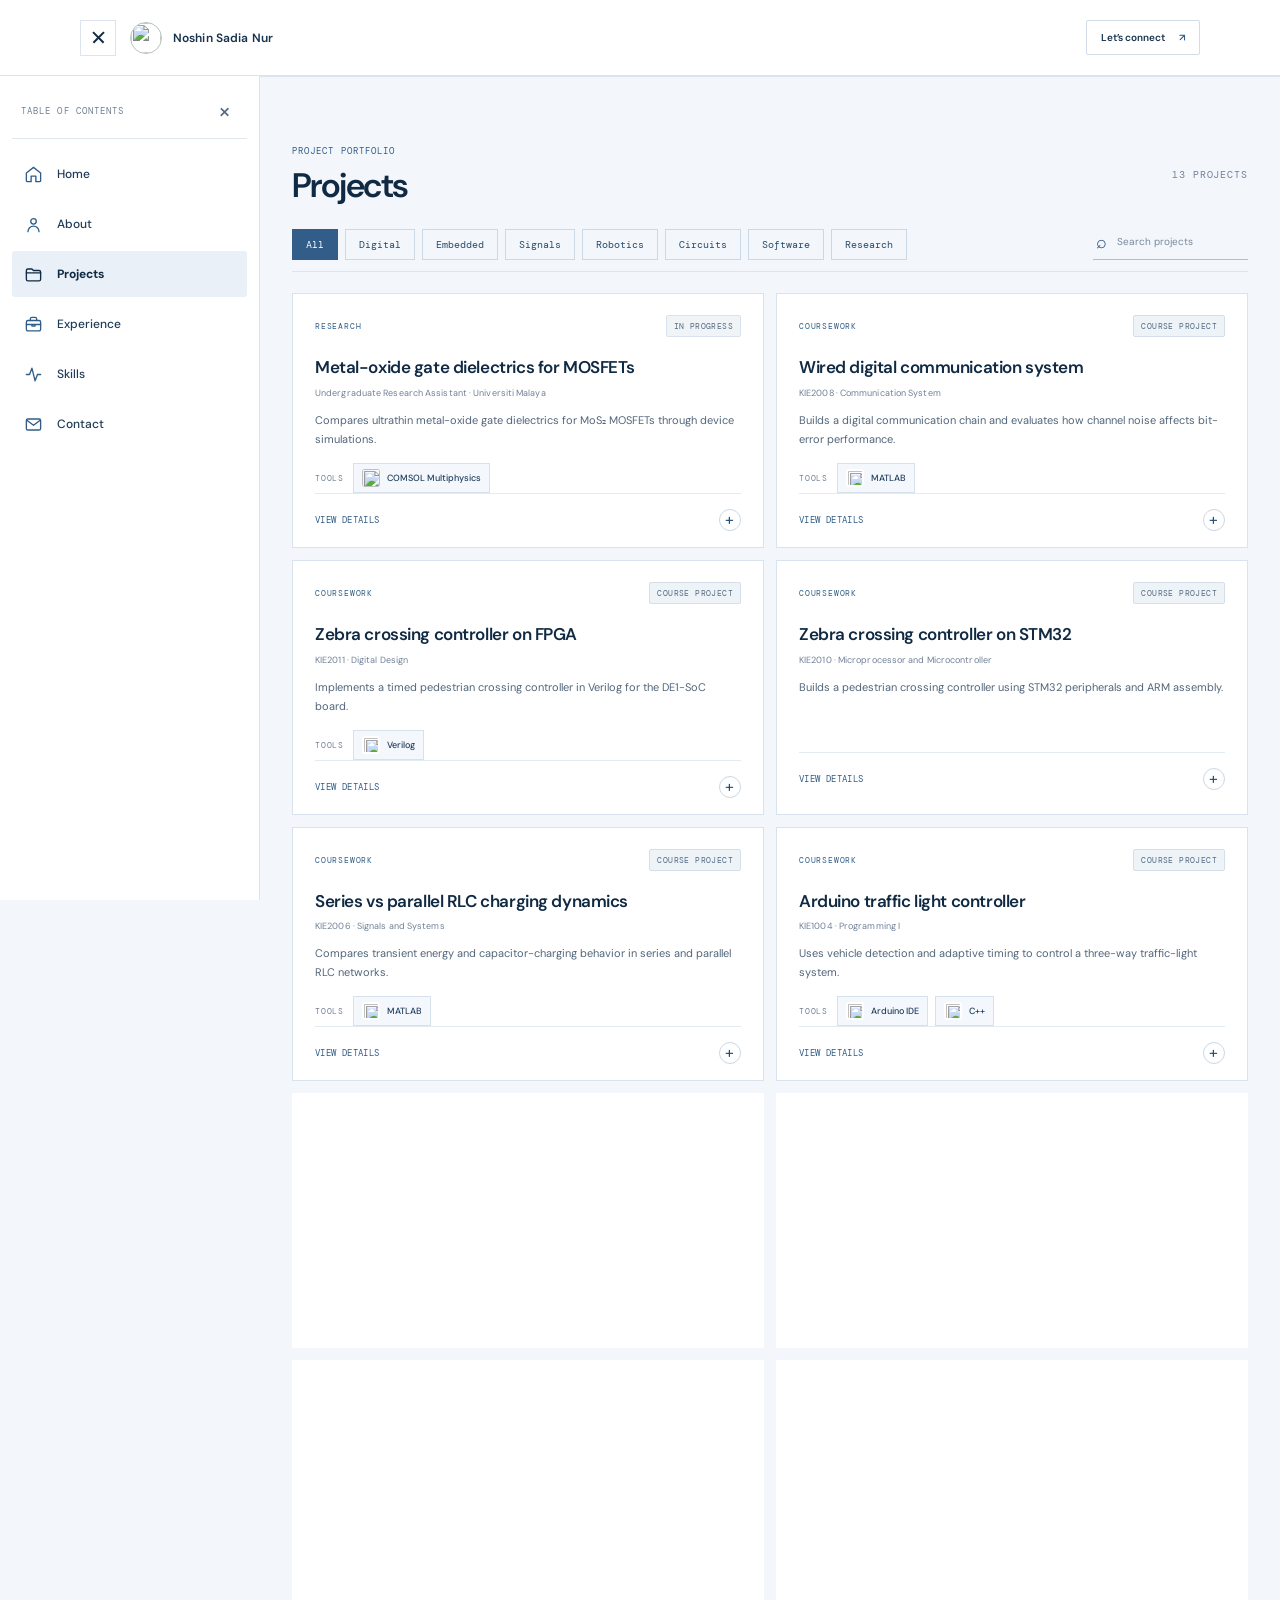
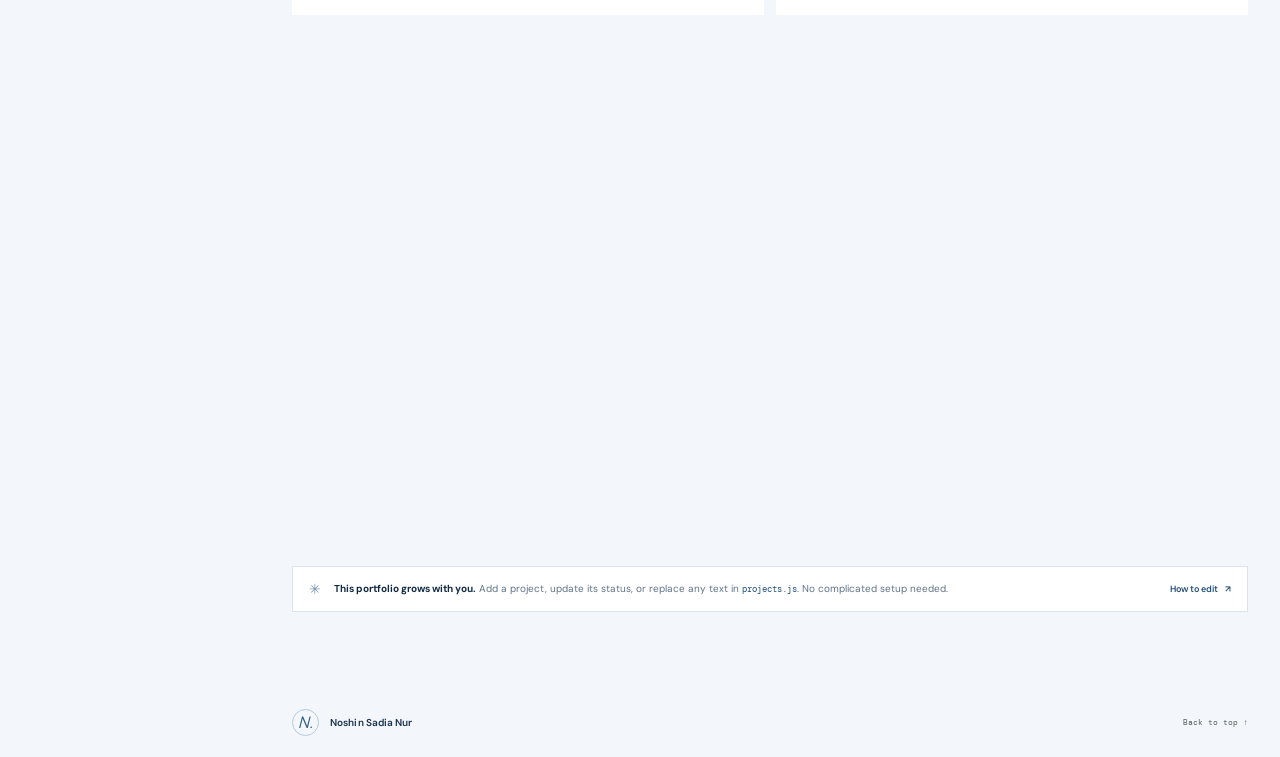
==== projects.html @ f83845d1 "Add portfolio website files" ====
<!doctype html>
<html lang="en">
<head>
  <meta charset="utf-8">
  <meta name="viewport" content="width=device-width, initial-scale=1">
  <meta name="theme-color" content="#ffffff">
  <meta name="description" content="Academic projects and engineering work by Noshin Sadia Nur.">
  <title>Projects | Noshin Sadia Nur</title>
  <link rel="preconnect" href="https://fonts.googleapis.com">
  <link rel="preconnect" href="https://fonts.gstatic.com" crossorigin>
  <link href="https://fonts.googleapis.com/css2?family=DM+Mono:wght@400;500&family=DM+Sans:wght@400;500;600;700&family=Manrope:wght@400;500;600;700&display=swap" rel="stylesheet">
  <link rel="stylesheet" href="styles.css">
</head>
<body>
  <header class="topbar">
    <button class="menu-toggle" type="button" aria-label="Open portfolio menu" aria-controls="site-sidebar" aria-expanded="false" data-menu-toggle><span></span><span></span><span></span></button>
    <div class="wordmark"><button class="mark photo-mark" type="button" aria-label="Expand portrait" aria-haspopup="dialog" data-photo-trigger><img src="assets/noshin-sadia-nur.jpeg" alt=""></button><a href="index.html" aria-label="Portfolio home" data-profile="shortName">Noshin Sadia Nur</a></div>
    <a class="nav-cta" href="contact.html">Let’s connect <span>↗</span></a>
  </header>
  <div class="menu-backdrop" data-menu-backdrop hidden></div>
  <aside class="site-sidebar" id="site-sidebar" aria-label="Portfolio pages" aria-hidden="true">
    <div class="sidebar-heading"><span>TABLE OF CONTENTS</span><button class="menu-close" type="button" aria-label="Close portfolio menu" data-menu-close>×</button></div>
    <nav class="sidebar-nav" aria-label="Portfolio pages">
      <a class="sidebar-link" href="index.html"><svg class="sidebar-icon" viewBox="0 0 24 24" fill="none" stroke="currentColor" stroke-width="1.7" stroke-linecap="round" stroke-linejoin="round" aria-hidden="true"><path d="m3 10 9-7 9 7v10a1 1 0 0 1-1 1h-5v-7H9v7H4a1 1 0 0 1-1-1z"/></svg><span>Home</span></a>
      <a class="sidebar-link" href="about.html"><svg class="sidebar-icon" viewBox="0 0 24 24" fill="none" stroke="currentColor" stroke-width="1.7" stroke-linecap="round" stroke-linejoin="round" aria-hidden="true"><circle cx="12" cy="8" r="3.5"/><path d="M5 21a7 7 0 0 1 14 0"/></svg><span>About</span></a>
      <a class="sidebar-link" href="projects.html" aria-current="page"><svg class="sidebar-icon" viewBox="0 0 24 24" fill="none" stroke="currentColor" stroke-width="1.7" stroke-linecap="round" stroke-linejoin="round" aria-hidden="true"><path d="M3 7a2 2 0 0 1 2-2h5l2 2h7a2 2 0 0 1 2 2v9a2 2 0 0 1-2 2H5a2 2 0 0 1-2-2z"/><path d="M3 10h18"/></svg><span>Projects</span></a>
      <a class="sidebar-link" href="experience.html"><svg class="sidebar-icon" viewBox="0 0 24 24" fill="none" stroke="currentColor" stroke-width="1.7" stroke-linecap="round" stroke-linejoin="round" aria-hidden="true"><rect x="3" y="7" width="18" height="13" rx="2"/><path d="M8 7V5a2 2 0 0 1 2-2h4a2 2 0 0 1 2 2v2M3 12h18m-11 0v2h4v-2"/></svg><span>Experience</span></a>
      <a class="sidebar-link" href="skills.html"><svg class="sidebar-icon" viewBox="0 0 24 24" fill="none" stroke="currentColor" stroke-width="1.7" stroke-linecap="round" stroke-linejoin="round" aria-hidden="true"><path d="M3 12h4l3-8 4 16 3-8h4"/></svg><span>Skills</span></a>
      <a class="sidebar-link" href="contact.html"><svg class="sidebar-icon" viewBox="0 0 24 24" fill="none" stroke="currentColor" stroke-width="1.7" stroke-linecap="round" stroke-linejoin="round" aria-hidden="true"><rect x="3" y="5" width="18" height="14" rx="2"/><path d="m4 7 8 6 8-6"/></svg><span>Contact</span></a>
    </nav>
  </aside>
  <main id="home"><section class="work-section" id="work">
      <div class="wrap">
        <div class="section-heading"><div><p class="eyebrow">Project portfolio</p><h2>Projects</h2></div><p class="project-count" id="project-count">13 PROJECTS</p></div>
        <div class="toolbar"><div class="filters" role="group" aria-label="Filter projects"><button class="filter active" data-filter="All">All</button><button class="filter" data-filter="Digital">Digital</button><button class="filter" data-filter="Embedded">Embedded</button><button class="filter" data-filter="Signals">Signals</button><button class="filter" data-filter="Robotics">Robotics</button><button class="filter" data-filter="Circuits">Circuits</button><button class="filter" data-filter="Software">Software</button><button class="filter" data-filter="Research">Research</button></div><label class="search"><span>⌕</span><input id="search" type="search" placeholder="Search projects" aria-label="Search projects"></label></div>
        <div class="project-grid" id="project-grid" aria-live="polite"></div>
        <p class="empty" id="empty" hidden>No projects match that search. Try another keyword.</p>
        <div class="edit-hint"><span class="hint-icon">✳</span><p><strong>This portfolio grows with you.</strong> Add a project, update its status, or replace any text in <code>projects.js</code>. No complicated setup needed.</p><a href="EDITING.md">How to edit <span>↗</span></a></div>
      </div>
    </section></main>
  <footer class="footer wrap"><a class="wordmark" href="index.html"><span class="mark">N.</span><span data-profile="shortName">Noshin Sadia Nur</span></a><a href="#home">Back to top ↑</a></footer>
  <script src="projects.js"></script><script src="app.js"></script>
</body>
</html>
---- styles.css ----
:root{--paper:#f8f8f5;--white:#fff;--ink:#243239;--muted:#637176;--green:#274c45;--green-deep:#1f3f39;--green-soft:#edf1ed;--line:#dce2de;--warm:#a47850;--sans:"DM Sans",Arial,sans-serif;--mono:"DM Mono",monospace;--serif:"Instrument Serif",Georgia,serif}
*{box-sizing:border-box}html{scroll-behavior:smooth}body{margin:0;background:var(--paper);color:var(--ink);font-family:var(--sans);font-size:15px;-webkit-font-smoothing:antialiased}a{color:inherit;text-decoration:none}.wrap{width:min(1120px,calc(100% - 64px));margin:0 auto}
.topbar{height:76px;padding:0 max(32px,calc((100vw - 1120px)/2));display:flex;align-items:center;justify-content:space-between;border-bottom:1px solid var(--line);background:var(--paper)}.wordmark{display:flex;align-items:center;gap:11px;font-weight:600;font-size:12px;letter-spacing:.01em}.mark{display:grid;place-items:center;width:32px;height:32px;border:1px solid #b6c5be;border-radius:50%;color:var(--green);font:italic 19px var(--serif)}.topbar nav{display:flex;gap:31px;color:#59676a;font-size:11px}.topbar nav a{transition:color .2s}.topbar nav a:hover,.text-link:hover,.footer>a:hover{color:var(--warm)}.nav-cta{padding:10px 14px;border:1px solid #bfcac4;border-radius:2px;font-size:10px;font-weight:600}.nav-cta span{margin-left:12px;color:var(--green)}
.hero{position:relative;min-height:570px;padding-top:83px;padding-bottom:70px;display:grid;grid-template-columns:1.12fr .88fr;gap:70px;align-items:center}.hero-copy{position:relative;z-index:1}.eyebrow{font:9px var(--mono);letter-spacing:.12em;text-transform:uppercase;color:var(--green);margin:0 0 22px;display:flex;align-items:center;gap:10px}.live-dot{width:6px;height:6px;background:#7d9d81;border-radius:50%}h1,h2{font-family:var(--serif);font-weight:400;letter-spacing:-.025em;margin:0}h1{font-size:clamp(64px,7.5vw,94px);line-height:.91}h1 em,h2 em{font-weight:400;color:var(--green);font-style:italic}.intro{margin:27px 0 28px;max-width:460px;font-size:14px;line-height:1.85;color:var(--muted)}.hero-actions{display:flex;align-items:center;gap:24px}.button{display:inline-flex;align-items:center;gap:28px;padding:14px 17px;border-radius:2px;font-size:10px;font-weight:600;letter-spacing:.02em}.button-dark{background:var(--green);color:white}.button-dark:hover{background:var(--green-deep)}.button span{font-size:14px}.text-link{font-size:10px;font-weight:600}.text-link span{margin-left:7px;color:var(--green)}.hero-meta{display:flex;gap:20px;margin-top:53px;padding-top:17px;border-top:1px solid var(--line);color:#687579;font:8px var(--mono);text-transform:uppercase;letter-spacing:.06em}.hero-meta b{color:var(--warm);font-weight:400;margin-right:6px}.hero-art{display:flex;justify-content:flex-end}.focus-card{width:min(100%,390px);background:var(--white);border:1px solid var(--line);padding:31px 34px 28px;box-shadow:0 14px 36px #263c3210}.focus-card .eyebrow{justify-content:space-between;font-size:8px;color:#77867f;margin-bottom:41px}.focus-card .eyebrow span{color:#9ba6a0}.focus-card h2{font-size:43px;line-height:.96}.focus-card>p:not(.eyebrow){font-size:12px;line-height:1.8;color:var(--muted);margin:19px 0 27px}.focus-rule{width:42px;height:1px;background:var(--warm);margin-bottom:19px}.focus-details{display:flex;gap:46px}.focus-details span{font:8px var(--mono);letter-spacing:.09em;color:#818c87}.focus-details strong{display:block;margin-top:8px;color:var(--ink);font:500 10px var(--sans);letter-spacing:0}.scroll-note{position:absolute;left:0;bottom:20px;font:8px var(--mono);letter-spacing:.13em;color:#8a9690;display:flex;align-items:center;gap:11px}.scroll-note span{height:23px;width:1px;background:#9eaaa3}
.work-section{padding:82px 0 88px;background:var(--white);border-top:1px solid var(--line)}.section-heading{display:flex;align-items:end;justify-content:space-between;margin-bottom:30px}.section-heading .eyebrow{margin-bottom:12px}h2{font-size:clamp(42px,5vw,58px);line-height:1}.section-note{max-width:285px;color:var(--muted);font-size:12px;line-height:1.7;margin:0 0 4px}.toolbar{display:flex;justify-content:space-between;align-items:center;border-bottom:1px solid var(--line);margin-bottom:22px;padding-bottom:11px}.filters{display:flex;gap:5px}.filter{border:0;background:transparent;padding:8px 11px;color:#657176;font:10px var(--sans);cursor:pointer;border-radius:2px}.filter:hover{color:var(--green);background:var(--green-soft)}.filter.active{background:var(--green);color:white}.filter span{opacity:.72;margin-left:3px}.search{display:flex;gap:8px;align-items:center;border-bottom:1px solid #cbd4ce;padding:0 3px 5px;color:var(--green)}.search span{font-size:18px}.search input{width:130px;border:0;background:transparent;outline:0;font:10px var(--sans);color:var(--ink)}.project-grid{display:grid;grid-template-columns:repeat(2,minmax(0,1fr));gap:14px}.project-card{background:var(--paper);min-height:270px;padding:22px 23px 19px;display:flex;flex-direction:column;position:relative;border:1px solid #e6e9e5;transition:border-color .2s,transform .2s}.project-card:hover{transform:translateY(-2px);border-color:#b5c4bb}.card-top{display:flex;justify-content:space-between;align-items:center}.category{font:8px var(--mono);letter-spacing:.1em;text-transform:uppercase;color:var(--green)}.status{font:8px var(--mono);text-transform:uppercase;letter-spacing:.05em;padding:5px 7px;background:#edf1ed;color:#55705e;border-radius:2px}.status.progress{background:#f3eee5;color:#886b47}.status.course{background:#edf1ed;color:#55705e}.status.exploring{background:#f3eee5;color:#886b47}.project-card h3{font:400 25px/1.12 var(--serif);letter-spacing:-.015em;margin:22px 0 8px;max-width:390px}.course-line{font:8px var(--mono);line-height:1.5;letter-spacing:.035em;color:#75827c;margin:0 0 12px;max-width:95%}.project-card .description{font-size:11px;line-height:1.72;color:#647176;margin:0 0 16px}.card-bottom{margin-top:auto}.tags{display:flex;flex-wrap:wrap;gap:6px;margin:0}.tags span{font:8px var(--mono);padding:5px 7px;background:#edf1ed;color:#62736a;border:0}.project-link{display:inline-flex;align-items:center;gap:8px;margin-top:14px;color:var(--green);font-size:9px;font-weight:600}.project-link span{font-size:13px}.project-link[hidden]{display:none}.empty{padding:40px;text-align:center;color:var(--muted);font-size:12px}.edit-hint{display:flex;align-items:center;gap:13px;margin-top:25px;border:1px solid var(--line);padding:13px 16px;color:#657176}.hint-icon{font-size:14px;color:var(--warm)}.edit-hint p{font-size:10px;line-height:1.6;margin:0;flex:1}.edit-hint strong{color:var(--ink)}.edit-hint code{font:9px var(--mono);color:var(--green)}.edit-hint>a{font-size:9px;font-weight:600;color:var(--green);white-space:nowrap}.edit-hint>a span{margin-left:5px}
.about-section{padding-top:86px;padding-bottom:86px;display:grid;grid-template-columns:.75fr 1.7fr .85fr;gap:34px}.about-label{display:flex;flex-direction:column;justify-content:space-between}.about-label .eyebrow{margin:6px 0}.about-number{font:8px var(--mono);color:#8c9892}.about-main h2{font-size:clamp(38px,4.3vw,50px);margin-bottom:22px}.about-main>p{font-size:12px;line-height:1.85;color:var(--muted);max-width:540px;margin:0}.about-side{display:flex;flex-direction:column;justify-content:space-between;padding-top:50px}.side-note{padding:15px 17px;background:#eef1ed;border-left:2px solid #809889}.side-note span{font-size:13px;color:var(--warm)}.side-note p{font:italic 16px/1.4 var(--serif);color:#52645b;margin:7px 0 0}.side-small{font:8px/1.9 var(--mono);letter-spacing:.08em;color:#84918a}.side-small b{font:500 10px var(--sans);letter-spacing:0;color:var(--green)}
.skills-section{background:#eef1ed;color:var(--ink);padding:72px 0 78px;border-top:1px solid var(--line);border-bottom:1px solid var(--line)}.skills-heading{display:flex;justify-content:space-between;align-items:end;margin-bottom:28px}.skills-heading .eyebrow{color:var(--green);margin-bottom:13px}.skills-heading h2{font-size:clamp(42px,5vw,56px)}.skills-heading h2 em{color:var(--green)}.skills-heading>p{max-width:300px;font-size:11px;line-height:1.7;color:var(--muted);margin:0 0 4px}.skills-list{display:grid;grid-template-columns:repeat(4,minmax(0,1fr));column-gap:24px}.skill-item{display:grid;grid-template-columns:28px 1fr;align-items:center;gap:9px;min-height:57px;border-top:1px solid #d5ddd7}.skill-item>span{font:8px var(--mono);color:#9a7655}.skill-item strong{font:500 11px var(--sans);color:#33434a}.skill-item>b{display:none}
.experience-section{background:var(--white);padding:76px 0}.experience-inner{display:grid;grid-template-columns:.7fr 1.3fr;gap:55px;align-items:start}.experience-inner h2{font-size:clamp(39px,5vw,54px)}.experience-card{background:var(--paper);padding:25px 28px;border:1px solid var(--line);border-left:2px solid var(--green)}.experience-top{display:flex;align-items:center;gap:9px;font:8px var(--mono);letter-spacing:.07em;color:#718076;text-transform:uppercase}.experience-dot{width:6px;height:6px;border-radius:50%;background:#9a7655}.experience-card h3{font:400 25px var(--serif);letter-spacing:-.02em;margin:19px 0 5px}.experience-org{font-size:10px;color:var(--green);font-weight:600;margin:0 0 15px}.experience-description{font-size:11px;line-height:1.8;color:#68736c;margin:0}
.contact-section{background:var(--green-deep);color:white;padding:62px 0 66px}.contact-inner{display:grid;grid-template-columns:1.3fr .7fr;align-items:end}.contact-section .eyebrow{color:#c2d1c7}.contact-section h2{font-size:clamp(48px,6vw,68px)}.contact-section h2 em{color:#d8c3a8}.contact-right{padding-bottom:4px}.contact-right>p{font-size:11px;line-height:1.7;color:#d0dad4;max-width:275px;margin:0 0 18px}.button-light{background:#f4f2eb;color:var(--green-deep)}.button-light:hover{background:#fff}.social-links{display:flex;gap:16px;margin-top:19px}.social-links a{font:8px var(--mono);color:#d0dad4;border-bottom:1px solid #82958b;padding-bottom:4px}.social-links a:hover{color:white}.contact-details{display:flex;flex-direction:column;gap:7px;margin-top:13px}.contact-details a{font:9px var(--mono);color:#d5ded8}.contact-details a:hover{color:#fff}.footer{display:flex;align-items:center;justify-content:space-between;min-height:69px;font:8px var(--mono);color:#7c8781}.footer .wordmark{color:var(--ink);font:600 10px var(--sans)}.footer .mark{width:27px;height:27px;font-size:16px}.footer-star{color:var(--warm);margin:0 4px}.footer>a:last-child{color:#526159}.reveal{animation:rise .4s ease both}@keyframes rise{from{opacity:0;transform:translateY(7px)}to{opacity:1;transform:translateY(0)}}
@media(max-width:850px){.hero{grid-template-columns:1fr .82fr;gap:30px;min-height:510px;padding-top:68px}.hero-meta{gap:12px}.focus-card{padding:25px}.project-grid{grid-template-columns:repeat(2,minmax(0,1fr))}.about-section{grid-template-columns:.65fr 1.7fr;gap:24px}.about-side{grid-column:2;flex-direction:row;padding-top:0;gap:20px}.side-note{min-width:190px}.side-small{align-self:end}.about-label{grid-row:span 2}}
@media(max-width:600px){.wrap{width:calc(100% - 38px)}.topbar{height:65px;padding:0 19px}.topbar nav{gap:12px}.topbar nav a{font-size:9px}.nav-cta{display:none}.wordmark{gap:7px;font-size:10px}.mark{width:28px;height:28px}.hero{display:flex;flex-direction:column;align-items:stretch;padding-top:63px;padding-bottom:58px;min-height:auto;gap:35px}.hero h1{font-size:65px}.intro{font-size:13px;max-width:390px}.hero-meta{font-size:7px;gap:10px;margin-top:35px;flex-wrap:wrap}.hero-art{justify-content:flex-start}.focus-card{width:100%;padding:23px}.focus-card .eyebrow{margin-bottom:29px}.focus-card h2{font-size:39px}.scroll-note{bottom:0}.section-heading{display:block}.section-note{margin-top:13px}.work-section{padding:63px 0}.toolbar{align-items:flex-start;gap:12px;flex-direction:column}.filters{flex-wrap:wrap}.filter{padding:7px 9px}.search{align-self:flex-end;margin-top:-1px}.project-grid{grid-template-columns:1fr}.project-card{min-height:0;padding:20px}.project-card h3{font-size:24px}.about-section{padding-top:63px;padding-bottom:62px;grid-template-columns:1fr;gap:17px}.about-label{grid-row:auto;flex-direction:row;align-items:center}.about-number{display:none}.about-main h2{font-size:43px}.about-side{grid-column:auto;flex-direction:row;padding-top:4px}.side-note{min-width:0}.side-small{align-self:center}.skills-section{padding:57px 0 61px}.skills-heading{display:block}.skills-heading>p{margin-top:14px}.skills-list{grid-template-columns:repeat(2,minmax(0,1fr));column-gap:14px}.skill-item{grid-template-columns:24px 1fr;gap:5px;min-height:53px}.skill-item strong{font-size:10px}.experience-section{padding:57px 0}.experience-inner{grid-template-columns:1fr;gap:21px}.experience-card{padding:21px}.contact-section{padding:55px 0}.contact-inner{grid-template-columns:1fr;gap:28px}.contact-section h2{font-size:56px}.footer{min-height:64px;font-size:7px}.footer>a:last-child{display:none}.edit-hint{align-items:flex-start;flex-wrap:wrap}.edit-hint p{flex-basis:calc(100% - 40px)}.edit-hint>a{margin-left:29px}}
@media(prefers-reduced-motion:reduce){*,*:before,*:after{scroll-behavior:auto!important;animation-duration:.01ms!important;transition-duration:.01ms!important}}
:root{--paper:#f7f8f7;--white:#fff;--ink:#202b31;--muted:#68747a;--green:#315967;--green-deep:#111a22;--green-soft:#edf1f2;--warm:#718890;--sans:"DM Sans",Arial,sans-serif;--mono:"DM Mono",monospace;--serif:"Manrope",Arial,sans-serif}
h1,h2{font-family:var(--sans);font-weight:500;letter-spacing:-.055em}h1{font-size:clamp(49px,6.4vw,76px);line-height:1.02}h1 em,h2 em{font-style:normal;color:var(--green)}
.work-section{background:#111a22;color:#f4f6f7;padding:68px 0 76px;border:0}.section-heading{align-items:center;margin-bottom:26px}.section-heading .eyebrow{color:#9babb3}.section-heading h2{font-family:var(--sans);font-size:34px;font-weight:600;letter-spacing:-.045em;color:#f7f8f8}.project-count{margin:0;color:#9cabb2;font:10px var(--mono);letter-spacing:.09em}.toolbar{border-color:#34414a;margin-bottom:21px}.filters{gap:7px;flex-wrap:wrap}.filter{border:1px solid #34414a;border-radius:0;padding:8px 13px;color:#e0e5e8;background:transparent;font:10px var(--mono);transition:background .15s,border-color .15s,color .15s}.filter:hover{color:#fff;background:#202c35;border-color:#61727b}.filter.active{background:#f3f5f4;color:#172128;border-color:#f3f5f4}.search{border-color:#46545d;color:#c6d0d4}.search input{color:#f5f6f6}.search input::placeholder{color:#aab6bc}.project-grid{gap:12px}.project-card{background:#151f28;border-color:#2c3942;min-height:0;padding:21px 22px 19px;transition:border-color .16s}.project-card:hover{transform:none;border-color:#60727b}.category{color:#a8c0c9}.status{background:transparent;border:1px solid #35434d;color:#b8c4c9}.status.progress{background:transparent;border-color:#75634e;color:#c9ae8e}.status.course,.status.exploring{background:transparent;border-color:#35434d;color:#b8c4c9}.project-card h3{font:600 17px/1.35 var(--sans);letter-spacing:-.025em;color:#f2f4f5;margin:19px 0 8px}.course-line{font:9px var(--sans);letter-spacing:.01em;color:#9cabb2;margin-bottom:12px}.project-card .description{font-size:11px;color:#c0c9cd;line-height:1.72}.tags span{background:#202c35;color:#c3cdd1}.project-link{color:#c2d6dc}.edit-hint{border-color:#34414a;background:transparent;color:#bac5ca}.edit-hint strong{color:#f0f3f4}.edit-hint>a,.edit-hint code{color:#c2d6dc}.empty{color:#b7c1c5}
@media(max-width:600px){.section-heading{display:flex;align-items:end}.section-heading h2{font-size:30px}.project-count{font-size:8px}.filters{gap:6px}.filter{padding:8px 10px}.project-card{padding:18px}.project-card h3{font-size:17px}}
:root{--paper:#fff;--white:#fff;--ink:#172b43;--muted:#5f6f82;--green:#214e7a;--green-deep:#102a43;--green-soft:#edf3f9;--line:#dce5ee;--warm:#58799a}
.live-dot{background:#446f9b}.hero-meta b,.footer-star{color:#58799a}.focus-rule{background:#58799a}.nav-cta{border-color:#d1dce8}.topbar nav{color:#52657a}.focus-card{border-color:#dce5ee;box-shadow:0 12px 30px #102a430c}.focus-card .eyebrow,.focus-card .eyebrow span,.focus-details span,.scroll-note{color:#718197}.focus-details strong{color:#183858}
.work-section{background:#102a43;color:#f7f9fc}.section-heading .eyebrow{color:#aabbd0}.project-count{color:#a9bbcf}.toolbar{border-color:#34506d}.filter{border-color:#395674;color:#e7eef6}.filter:hover{background:#1b3b5d;border-color:#7392b2}.filter.active{background:#f4f7fb;color:#102a43;border-color:#f4f7fb}.search{border-color:#58718d;color:#d3e0ef}.search input{color:#f6f8fb}.search input::placeholder{color:#b0c1d2}.project-card{background:#16324f;border-color:#2b4968}.project-card:hover{border-color:#6c8eaf}.category{color:#bdd0e1}.status,.status.course,.status.exploring{border-color:#45627e;color:#d0dce8}.status.progress{border-color:#8a795d;color:#e0cfad}.project-card h3{color:#f7f9fc}.course-line{color:#b2c3d4}.project-card .description{color:#d3dce6}.tags span{background:#203e5d;color:#d5e0eb}.project-link,.edit-hint>a,.edit-hint code{color:#d5e4f2}.edit-hint{border-color:#395674;color:#ced8e3}.edit-hint strong{color:#fff}.empty{color:#c6d3e0}
.skills-section{background:#f2f6fb;border-color:#e1e9f2}.skills-heading .eyebrow,.skills-heading h2 em{color:#214e7a}.skills-heading>p{color:#617286}.skill-item{border-color:#dce5ef}.skill-item>span{color:#55799d}.skill-item strong{color:#203b58}.experience-card{background:#f8fafc;border-color:#e0e7ef;border-left-color:#214e7a}.experience-top,.experience-description{color:#5d6f82}.experience-org{color:#214e7a}.experience-dot{background:#55799d}.side-note{background:#f1f5fa;border-left-color:#315d88}.side-note span{color:#58799a}.side-note p{color:#394f67}.side-small b{color:#214e7a}
.contact-section{background:#102a43}.contact-section .eyebrow{color:#c2d3e5}.contact-section h2 em{color:#d7e5f3}.button-light{background:#fff;color:#102a43}.contact-details a:hover,.social-links a:hover{color:#cfe1f4}.footer{color:#65768a}.footer .mark{border-color:#b9c9d9;color:#214e7a}

.hero{grid-template-columns:.9fr 1.1fr;gap:48px;min-height:620px}.hero-art{width:100%;display:block}.scope-panel{width:100%;padding:15px;background:#111a22;border:1px solid #304358;color:#f3f6fa}.scope-screen{padding:12px 12px 8px;border:1px solid #2b3d4e;background:#09121b}.scope-topline{display:flex;justify-content:space-between;align-items:flex-start;margin-bottom:7px;font:10px/1.45 var(--mono);color:#a9b9c8}.scope-legend{display:flex;flex-direction:column}.scope-legend i{font-style:normal;margin-left:8px;color:#a9b9c8}.legend-input{color:#83b4d9}.legend-output{color:#78a7d6}.scope-scale{text-align:right}.scope-svg{display:block;width:100%;height:auto;aspect-ratio:700/360}.scope-grid{fill:none;stroke:#243544;stroke-width:1}.trace-input,.trace-output{fill:none;stroke-linecap:round;stroke-linejoin:round}.trace-input{stroke:#83b4d9;stroke-width:2}.trace-output{stroke:#78a7d6;stroke-width:3}.scope-controls{display:grid;grid-template-columns:1fr 1fr;gap:24px;margin:17px 2px 13px}.scope-control{display:flex;flex-direction:column;gap:9px;color:#b8c5d0;font:10px var(--sans)}.scope-control output{display:block;margin-top:5px;color:#fff;font:600 12px var(--mono)}.scope-control input[type=range]{width:100%;height:5px;margin:2px 0 0;appearance:none;background:#42515f;border-radius:4px;cursor:pointer}.scope-control input[type=range]::-webkit-slider-thumb{appearance:none;width:15px;height:15px;border-radius:50%;background:#78a7d6;border:0}.scope-control input[type=range]::-moz-range-thumb{width:15px;height:15px;border-radius:50%;background:#78a7d6;border:0}.scope-control input[type=range]:focus-visible{outline:2px solid #83b4d9;outline-offset:4px}.scope-caption{margin:0 2px 1px;color:#aab9c8;font:9px/1.65 var(--mono)}
@media(max-width:850px){.hero{grid-template-columns:1fr;gap:35px;padding-top:64px;padding-bottom:70px}.hero-copy{max-width:700px}.hero-art{max-width:680px}.scope-panel{padding:14px}}
@media(max-width:600px){.hero{padding-top:55px;gap:28px}.scope-controls{gap:15px;margin-top:14px}.scope-panel{padding:10px}.scope-screen{padding:8px 8px 5px}.scope-topline{font-size:8px}.scope-caption{font-size:8px}.scope-control{font-size:9px}.scope-control output{font-size:11px}}

.scope-readout{display:flex;align-items:flex-start;gap:17px}.scope-live{display:flex;align-items:center;gap:5px;color:#c2d0de;font:8px var(--mono);letter-spacing:.08em}.scope-live i{display:inline-block;width:6px;height:6px;border-radius:50%;background:#78a7d6;box-shadow:0 0 8px #78a7d688}.legend-output{color:#f3f7fb}.trace-output{stroke:#f3f7fb;stroke-width:2.5}.scope-control input[type=range]::-webkit-slider-thumb{background:#78a7d6}.scope-control input[type=range]::-moz-range-thumb{background:#78a7d6}@media(max-width:600px){.scope-readout{gap:9px}.scope-live{font-size:7px}}
.hero-name{font-size:clamp(43px,5.4vw,66px);line-height:1.08;letter-spacing:-.06em;font-weight:600;color:#102a43;overflow-wrap:anywhere}.hero-tagline{margin:16px 0 0;color:#315d88;font:500 15px/1.4 var(--sans);letter-spacing:.02em}@media(max-width:600px){.hero-name{font-size:clamp(41px,11vw,57px)}.hero-tagline{font-size:14px;margin-top:13px}}
.hero-actions{flex-wrap:wrap;gap:12px 20px}.hero-actions .text-link{white-space:nowrap}
@media(max-width:600px){.topbar{height:auto;min-height:65px;padding:10px 19px;flex-wrap:wrap;gap:9px}.topbar nav{width:100%;justify-content:space-between;gap:5px}.topbar nav a{font-size:8px}}
.about-main>p{font-size:13px;line-height:1.8}@media(max-width:600px){.about-main>p{font-size:12px}}
.hero-meta{display:grid;grid-template-columns:repeat(3,minmax(0,1fr));gap:14px;margin-top:37px;padding-top:15px;border-top:1px solid #dce5ee}.hero-highlight{display:flex;flex-direction:column;gap:7px;min-width:0}.highlight-label{font:8px var(--mono);letter-spacing:.08em;color:#708094}.highlight-label b{color:#315d88;font-weight:500;margin-right:5px}.hero-highlight strong{font:500 10px/1.45 var(--sans);color:#173b5e}.hero-meta{color:#687579}@media(max-width:600px){.hero-meta{grid-template-columns:repeat(3,minmax(0,1fr));gap:9px;margin-top:30px}.hero-highlight{gap:6px}.highlight-label{font-size:7px}.hero-highlight strong{font-size:9px;overflow-wrap:anywhere}}
.topbar{position:sticky;top:0;z-index:40;justify-content:flex-start;gap:14px}
.menu-toggle{width:36px;height:36px;display:flex;flex-direction:column;align-items:center;justify-content:center;gap:5px;border:1px solid #dce5ee;background:#fff;color:#102a43;cursor:pointer}
.menu-toggle span{width:15px;height:1.5px;background:currentColor;transition:transform .18s,opacity .18s}
.menu-toggle[aria-expanded="true"] span:first-child{transform:translateY(6.5px) rotate(45deg)}
.menu-toggle[aria-expanded="true"] span:nth-child(2){opacity:0}
.menu-toggle[aria-expanded="true"] span:last-child{transform:translateY(-6.5px) rotate(-45deg)}
.nav-cta{margin-left:auto}
.menu-backdrop{position:fixed;z-index:29;top:76px;right:0;bottom:0;left:0;background:#102a43a3;backdrop-filter:blur(1px)}
.menu-backdrop[hidden]{display:none}
.site-sidebar{position:fixed;z-index:30;top:76px;bottom:0;left:0;width:min(290px,86vw);overflow-y:auto;padding:17px 12px 24px;background:#fff;border-right:1px solid #dce5ee;box-shadow:8px 14px 32px #102a4312;transform:translateX(-105%);transition:transform .22s ease;visibility:hidden}
body.menu-open .site-sidebar{transform:translateX(0);visibility:visible}
body.menu-open{overflow:hidden}
.sidebar-heading{display:flex;align-items:center;justify-content:space-between;padding:4px 9px 13px;border-bottom:1px solid #e0e8f0;color:#6f8092;font:9px var(--mono);letter-spacing:.12em}
.menu-close{width:28px;height:28px;border:0;background:transparent;color:#536a81;font:24px/1 var(--sans);cursor:pointer}
.sidebar-nav{display:flex;flex-direction:column;gap:4px;padding-top:12px}
.sidebar-link{min-height:46px;display:flex;align-items:center;gap:14px;padding:0 12px;border-radius:3px;color:#203b58;font-size:12px;font-weight:500;transition:background .15s,color .15s}
.sidebar-link:hover{background:#f2f6fb}
.sidebar-link[aria-current="page"]{background:#e9f0f7;color:#102a43;font-weight:700}
.sidebar-icon{width:19px;height:19px;flex:0 0 auto;color:#315d88}
.sidebar-link[aria-current="page"] .sidebar-icon{color:#102a43}
@media(max-width:600px){.topbar{height:auto;min-height:65px;flex-wrap:nowrap;gap:10px;padding:10px 14px}.menu-toggle{width:34px;height:34px}.wordmark{font-size:9px}.nav-cta{padding:9px 10px;font-size:9px}.menu-backdrop,.site-sidebar{top:65px}}
@media(min-width:1100px){body.menu-pinned main{width:calc(100% - 260px);margin-left:260px}body.menu-pinned .site-sidebar{width:260px;top:76px;transform:translateX(0);visibility:visible;box-shadow:none}body.menu-pinned .menu-backdrop{display:none}body.menu-pinned .footer{width:min(1120px,calc(100vw - 324px));margin-left:calc(260px + max(32px,(100vw - 260px - 1120px)/2));margin-right:auto}}
@media(min-width:1100px) and (max-width:1170px){body.menu-pinned .hero{grid-template-columns:1fr;gap:35px;padding-top:64px;padding-bottom:70px}body.menu-pinned .hero-copy{max-width:700px}body.menu-pinned .hero-art{max-width:680px}}
.project-card{padding:0;overflow:hidden}
.project-card[open]{border-color:#6c8eaf}
.project-summary{display:flex;flex:1;flex-direction:column;min-height:245px;padding:21px 22px 16px;cursor:pointer;list-style:none;outline:none}
.project-summary::-webkit-details-marker{display:none}
.project-summary:focus-visible{outline:2px solid #8fb3d3;outline-offset:-4px}
.project-summary h3{margin:19px 0 8px}
.summary-description{margin:0;color:#d3dce6;font-size:11px;line-height:1.72}
.tool-icons{display:flex;flex-wrap:wrap;gap:7px;margin-top:14px}
.tool-icons-label{align-self:center;margin-right:2px;color:#aebfd1;font:8px var(--mono);letter-spacing:.1em}
.tool-chip{display:inline-flex;align-items:center;gap:7px;padding:5px 8px;border:1px solid #45627e;background:#1b3b5b;color:#e2ebf4;font-size:9px;font-weight:500}
.tool-chip img{width:18px;height:18px;flex:0 0 auto;padding:2px;border-radius:3px;background:#fff;object-fit:contain}
.tool-chip img[src*="thesvg/comsol"]{padding:0;background:transparent}
.tool-chip img[src*="nanohub"]{width:28px}
.expand-control{display:flex;align-items:center;justify-content:space-between;gap:10px;margin-top:auto;padding-top:15px;color:#bed2e5;font:9px var(--mono);letter-spacing:.04em}
.expand-label::before{content:"VIEW DETAILS"}
.project-card[open] .expand-label::before{content:"HIDE DETAILS"}
.expand-icon{width:22px;height:22px;display:grid;place-items:center;border:1px solid #45627e;border-radius:50%;color:#d8e5f2;font:16px/1 var(--sans);transition:transform .18s,background .18s}
.project-card[open] .expand-icon{transform:rotate(45deg);background:#244565}
.project-details{padding:15px 22px 19px;border-top:1px solid #395674}
.project-details .description{margin:0 0 16px}
.detail-topics{display:flex;flex-direction:column;gap:8px}
.detail-label{color:#aebfd1;font:8px var(--mono);letter-spacing:.1em;text-transform:uppercase}
.project-details .project-link{margin-top:15px}
@media(max-width:600px){.project-summary{min-height:220px;padding:18px}.project-details{padding:14px 18px 18px}}
.work-section{background:#f4f7fb;color:#102a43;border-top:1px solid #dce5ee}
.section-heading .eyebrow{color:#315d88}
.section-heading h2{color:#102a43}
.project-count{color:#718197}
.toolbar{border-color:#dce5ee}
.filter{border-color:#cbd8e6;color:#294b6c}
.filter:hover{background:#e7eef6;border-color:#7895b2;color:#102a43}
.filter.active{background:#102a43;color:#fff;border-color:#102a43}
.search{border-color:#aebfd1;color:#214e7a}
.search input{color:#102a43}
.search input::placeholder{color:#77899c}
.project-card{background:#fff;border-color:#dce5ee}
.project-card:hover{border-color:#7d9bb9}
.project-card[open]{border-color:#315d88}
.category{color:#315d88}
.status,.status.course,.status.exploring{border-color:#d4dfeb;color:#526a82;background:#f4f7fb}
.status.progress{border-color:#d2bd9e;color:#806846;background:#f7f2e9}
.project-card h3{color:#102a43}
.course-line{color:#718197}
.summary-description{color:#52657a}
.tool-icons-label{color:#718197}
.tool-chip{border-color:#d6e1ec;background:#f4f7fb;color:#203f5e}
.expand-control{border-top:1px solid #e2eaf2;color:#315d88}
.expand-icon{border-color:#cbd8e6;color:#214e7a}
.project-card[open] .expand-icon{background:#e7eef6}
.project-details{border-color:#e1e9f2}
.project-details .description{color:#52657a}
.detail-label{color:#718197}
.tags span{background:#edf3f9;color:#47627f}
.project-link{color:#214e7a}
.edit-hint{background:#fff;border-color:#dce5ee;color:#607389}
.edit-hint strong{color:#102a43}
.edit-hint>a,.edit-hint code{color:#214e7a}
.empty{color:#607389}

.about-side{min-height:230px;padding:24px;background:#102a43}
.about-side .side-note{background:#1c3a58;border-left-color:#8fb3d3}
.about-side .side-note span{color:#c7d8e8}
.about-side .side-note p{color:#f5f8fb}
.about-side .side-small{color:#b7c9db}
.about-side .side-small b{color:#e4edf5}

.skills-section{background:#f4f7fb;border-color:#dce5ee}
.skills-heading{padding:27px 30px;background:#102a43}
.skills-heading .eyebrow{color:#c3d4e5}
.skills-heading h2,.skills-heading h2 em{color:#fff}
.skills-heading>p{color:#d1deea}
.skills-list{gap:9px}
.skill-item{padding:0 13px;background:#fff;border:1px solid #dce5ee}
.skill-item>span{color:#55799d}
.skill-item strong{color:#203b58}

.experience-section{background:#f4f7fb}
.experience-card{background:#102a43;border-color:#244666;border-left-color:#8fb3d3}
.experience-top{color:#c2d3e5}
.experience-dot{background:#9bb8d3}
.experience-card h3{color:#fff}
.experience-org{color:#d6e4f1}
.experience-description{color:#d2deea}

.contact-right{padding:25px;background:#fff;color:#102a43}
.contact-right>p{color:#5f6f82}
.contact-right .button-light{background:#102a43;color:#fff}
.contact-right .button-light:hover{background:#214e7a}
.contact-details a{color:#425b74}
.social-links a{color:#315d88;border-color:#c2d1e0}
.social-links a:hover{color:#102a43}
@media(max-width:600px){.about-side{min-height:0;padding:17px;gap:12px}.skills-heading{padding:22px}.skill-item{padding:0 9px}}
.skills-section{padding:76px 0 82px;background:#f4f7fb}
.skills-heading{align-items:end;margin-bottom:25px;padding:0;background:transparent}
.skills-heading .eyebrow{color:#315d88}
.skills-heading h2{color:#102a43;font-size:clamp(42px,5vw,54px)}
.skills-heading>p{color:#617286}
.skills-groups{display:grid;grid-template-columns:.95fr 1.05fr;gap:15px;align-items:stretch}
.skills-group{padding:23px;border:1px solid #dce5ee;background:#fff}
.skills-group-heading{display:flex;align-items:center;gap:12px;margin-bottom:18px}
.skills-group-heading>span{width:30px;height:30px;display:grid;place-items:center;border:1px solid #c9d8e7;border-radius:50%;color:#315d88;font:9px var(--mono)}
.skills-group-heading .eyebrow{margin:0 0 5px;color:#718197}
.skills-group-heading h3{margin:0;color:#102a43;font:600 17px var(--sans);letter-spacing:-.025em}
.skills-list{grid-template-columns:repeat(2,minmax(0,1fr));gap:8px}
.skill-item{grid-template-columns:25px 1fr;min-height:48px;padding:0 10px;border:1px solid #e0e8f0;background:#f8fafc}
.skill-item>span{color:#55799d}
.skill-item strong{font-size:10px;color:#203b58}
.tools-group{background:#102a43;border-color:#102a43}
.tools-group .skills-group-heading>span{border-color:#557391;color:#d2e0ed}
.tools-group .skills-group-heading .eyebrow{color:#b3c7da}
.tools-group .skills-group-heading h3{color:#fff}
.tools-list{display:grid;grid-template-columns:repeat(3,minmax(0,1fr));gap:9px}
.tool-item{min-height:92px;display:flex;flex-direction:column;align-items:center;justify-content:center;gap:9px;padding:10px 7px;border:1px solid #dce5ee;background:#fff;text-align:center}
.tool-item img{width:31px;height:31px;object-fit:contain}
.tool-item img[src*="thesvg/comsol"]{width:76px;height:31px;padding:4px;background:#102a43}
.tool-item img[src*="NanoHUB"]{width:58px;height:31px}
.tool-item span{color:#203b58;font-size:9px;font-weight:600;line-height:1.35}
@media(max-width:700px){.skills-groups{grid-template-columns:1fr}.skills-section{padding:58px 0 64px}.skills-heading{display:block;padding:0}.skills-heading>p{margin-top:12px}}
@media(max-width:420px){.skills-group{padding:17px}.skills-list{grid-template-columns:1fr}.tools-list{grid-template-columns:repeat(2,minmax(0,1fr))}}
.skills-section{padding:68px 0 76px;background:#fff;border-top:1px solid #dce5ee}
.skills-page-heading{display:flex;align-items:end;justify-content:space-between;gap:26px;margin-bottom:30px;padding-bottom:22px;border-bottom:1px solid #dce5ee}
.skills-page-heading .eyebrow,.simple-skill-group>.eyebrow,.simple-tools-group>.eyebrow{margin:0 0 14px;color:#315d88}
.skills-page-heading h2{color:#102a43;font-size:clamp(38px,4.8vw,50px)}
.skills-page-heading>p{max-width:290px;margin:0 0 4px;color:#617286;font-size:12px;line-height:1.7}
.skills-page-content{display:grid;grid-template-columns:.9fr 1.1fr;gap:44px}
.skill-tags{display:flex;flex-wrap:wrap;gap:8px}
.simple-skill-chip{padding:8px 11px;border:1px solid #dce5ee;background:#f8fafc;color:#244566;font-size:10px;line-height:1.4}
.simple-tools-list{display:grid;grid-template-columns:repeat(2,minmax(0,1fr));column-gap:16px}
.simple-tool-item{min-height:49px;display:flex;align-items:center;gap:9px;border-bottom:1px solid #e3eaf2;color:#203b58;font-size:10px;font-weight:500}
.simple-tool-mark{width:29px;height:29px;flex:0 0 auto;display:grid;place-items:center;border:1px solid #dce5ee;background:#fff}
.simple-tool-mark img{width:20px;height:20px;object-fit:contain}
.simple-tool-mark img[src*="thesvg/comsol"]{padding:3px;background:#102a43}
.simple-tool-mark img[src*="NanoHUB"]{width:25px;height:25px}
@media(max-width:700px){.skills-section{padding:55px 0 62px}.skills-page-heading{display:block}.skills-page-heading>p{margin-top:12px}.skills-page-content{grid-template-columns:1fr;gap:29px}}
@media(max-width:420px){.simple-tools-list{grid-template-columns:1fr}.simple-skill-chip{padding:7px 9px}}
.about-copy{display:flex;flex-direction:column;gap:16px;max-width:570px}
.about-copy p{margin:0;color:var(--muted);font-size:13px;line-height:1.8}
.about-side{align-self:center;min-height:0;height:auto;gap:18px;padding:20px;box-shadow:0 12px 28px #102a4310}
@media(max-width:600px){.about-copy{gap:13px}.about-copy p{font-size:12px}}
@media(max-width:600px){.about-side{align-self:stretch;padding:17px;gap:12px;box-shadow:none}}
.about-section.wrap{display:block;max-width:none;padding:68px max(24px,calc((100% - 1120px)/2));background:#f4f7fb}
.about-panel{max-width:1000px;margin:0 auto;padding:34px 38px;background:#fff;border:1px solid #dce5ee;border-left:3px solid #214e7a;box-shadow:0 10px 25px #102a4308}
.about-panel>.eyebrow{margin:0 0 9px;color:#315d88}
.about-panel h1{margin:0 0 22px;color:#102a43;font:600 clamp(27px,3.2vw,34px)/1.2 var(--sans);letter-spacing:-.04em}
.about-panel .about-copy{max-width:none;gap:18px}
.about-panel .about-copy p{color:#53677d;font-size:13px;line-height:1.8}
@media(max-width:700px){.about-section.wrap{padding:48px 18px}.about-panel{padding:25px 22px}.about-panel h1{margin-bottom:17px}.about-panel .about-copy{gap:14px}}
.experience-section{padding:76px 0 82px;background:#f4f7fb}
.experience-page-heading{max-width:710px;margin-bottom:29px}
.experience-page-heading .eyebrow{margin-bottom:12px;color:#315d88}
.experience-page-heading h1{color:#102a43;font-size:clamp(37px,4.6vw,52px);line-height:1.12}
.experience-page-heading>p:last-child{max-width:520px;margin:14px 0 0;color:#617286;font-size:13px;line-height:1.75}
.experience-layout{display:grid;grid-template-columns:1.45fr .75fr;gap:15px;align-items:stretch}
.experience-card{padding:29px 31px;background:#fff;border:1px solid #dce5ee;border-left:3px solid #214e7a;box-shadow:0 10px 25px #102a4308}
.experience-top{padding-bottom:13px;border-bottom:1px solid #e2eaf2;color:#667b90;font-size:9px}
.experience-dot{width:7px;height:7px;background:#4f789f}
.experience-card h2{margin:21px 0 7px;color:#102a43;font:600 24px/1.25 var(--sans);letter-spacing:-.035em}
.experience-org{margin:0 0 18px;color:#315d88;font-size:12px;font-weight:600}
.experience-description{margin:0;color:#53677d;font-size:12px;line-height:1.85}
.experience-skills{padding:25px;background:#102a43;color:#fff}
.experience-skills>.eyebrow{margin-bottom:9px;color:#b9cce0}
.experience-skills h2{margin:0 0 17px;color:#fff;font:600 18px var(--sans);letter-spacing:-.025em}
.experience-skill-list{display:flex;flex-direction:column;gap:8px}
.experience-skill{padding:9px 11px;border:1px solid #3a5a79;color:#e4edf5;font-size:10px;line-height:1.4}
@media(max-width:700px){.experience-section{padding:57px 0 63px}.experience-layout{grid-template-columns:1fr}.experience-card{padding:23px}.experience-skills{padding:21px}.experience-page-heading h1{font-size:37px}}

/* Shared balanced navy, white, and mist palette */
body{background:#f3f6fa;color:#18324d}
.topbar{background:#fff;border-color:#dbe4ee}
.work-section,.experience-section,.skills-section,.about-section.wrap{background:#f3f6fa}
.project-card,.skills-group,.about-panel,.experience-card,.contact-right{background:#fff}
.project-card,.skills-group,.about-panel,.experience-card{border-color:#d9e3ed}
.project-card:hover,.project-card[open]{border-color:#8aa4bf}
.about-panel,.experience-card{border-left:3px solid #315d88}
.tools-group,.experience-skills{background:#fff;color:#18324d;border:1px solid #d9e3ed}
.tools-group .skills-group-heading>span{border-color:#cbd8e6;color:#315d88}
.tools-group .skills-group-heading .eyebrow{color:#718197}
.tools-group .skills-group-heading h3,.experience-skills h2{color:#18324d}
.experience-skills>.eyebrow{color:#315d88}
.experience-skill{border-color:#d9e3ed;background:#f7f9fc;color:#294b6c}
.contact-section{background:#eaf0f6;color:#18324d;border-top:1px solid #d9e3ed}
.contact-section .eyebrow{color:#315d88}
.contact-section h2,.contact-section h2 em{color:#18324d}
.contact-right{border:1px solid #d9e3ed;box-shadow:0 10px 25px #102a4308}
.contact-right>p{color:#617286}
.contact-right .button-light{background:#214e7a;color:#fff}
.contact-right .button-light:hover{background:#183b5f}
.contact-details a,.social-links a{color:#315d88}
.social-links a{border-color:#cbd8e6}
.footer{background:transparent;color:#617286}
.footer .wordmark{color:#18324d}
.footer .mark{color:#315d88;border-color:#b9c9d9}
.eyebrow,.category,.project-link,.skills-page-heading .eyebrow,.simple-skill-group>.eyebrow,.simple-tools-group>.eyebrow{color:#315d88}
.mark,.topbar nav a:hover,.text-link:hover,.footer>a:hover,.nav-cta span,.text-link span{color:#315d88}
.button-dark{background:#214e7a;color:#fff}
.button-dark:hover{background:#183b5f}
.hero-meta b,.hint-icon{color:#7893ae}
.focus-rule{background:#7893ae}
.hero-meta,.scroll-note,.focus-details span,.focus-card .eyebrow,.focus-card>p:not(.eyebrow){color:#617286}
.focus-card{border-color:#d9e3ed;box-shadow:0 14px 32px #18324d0b}
.focus-card h2,.focus-details strong{color:#18324d}
.filter.active{background:#315d88;border-color:#315d88}
.status,.status.course,.status.exploring,.tags span{background:#eef3f8;color:#526a82}
.status.progress{background:#f1f4f7;color:#526a82;border-color:#d9e3ed}
.skill-item>span{color:#7893ae}
.simple-skill-chip{background:#fff;color:#294b6c}
.tool-item img[src*="thesvg/comsol"],.simple-tool-mark img[src*="thesvg/comsol"]{background:#fff}
@media(max-width:700px){.contact-section{padding:52px 0}.contact-right{padding:20px}}
.hero-art{display:block}
.hero-art .scope-panel{min-width:0}
.photo-mark{padding:0;overflow:hidden;background:#fff;cursor:zoom-in;appearance:none;-webkit-appearance:none}
.photo-mark img{display:block;width:100%;height:100%;border-radius:50%;object-fit:cover;object-position:center 32%}
.profile-photo-dialog{position:fixed;max-width:min(90vw,720px);max-height:88vh;padding:10px;border:1px solid #d9e3ed;background:#fff;box-shadow:0 24px 80px #102a4380}
.profile-photo-dialog::backdrop{background:#102a43b3;backdrop-filter:blur(3px)}
.profile-photo-dialog img{display:block;max-width:min(86vw,680px);max-height:82vh;object-fit:contain}
.photo-dialog-close{position:absolute;top:15px;right:15px;width:34px;height:34px;border:1px solid #d9e3ed;border-radius:50%;background:#fff;color:#18324d;font:24px/1 var(--sans);cursor:pointer}
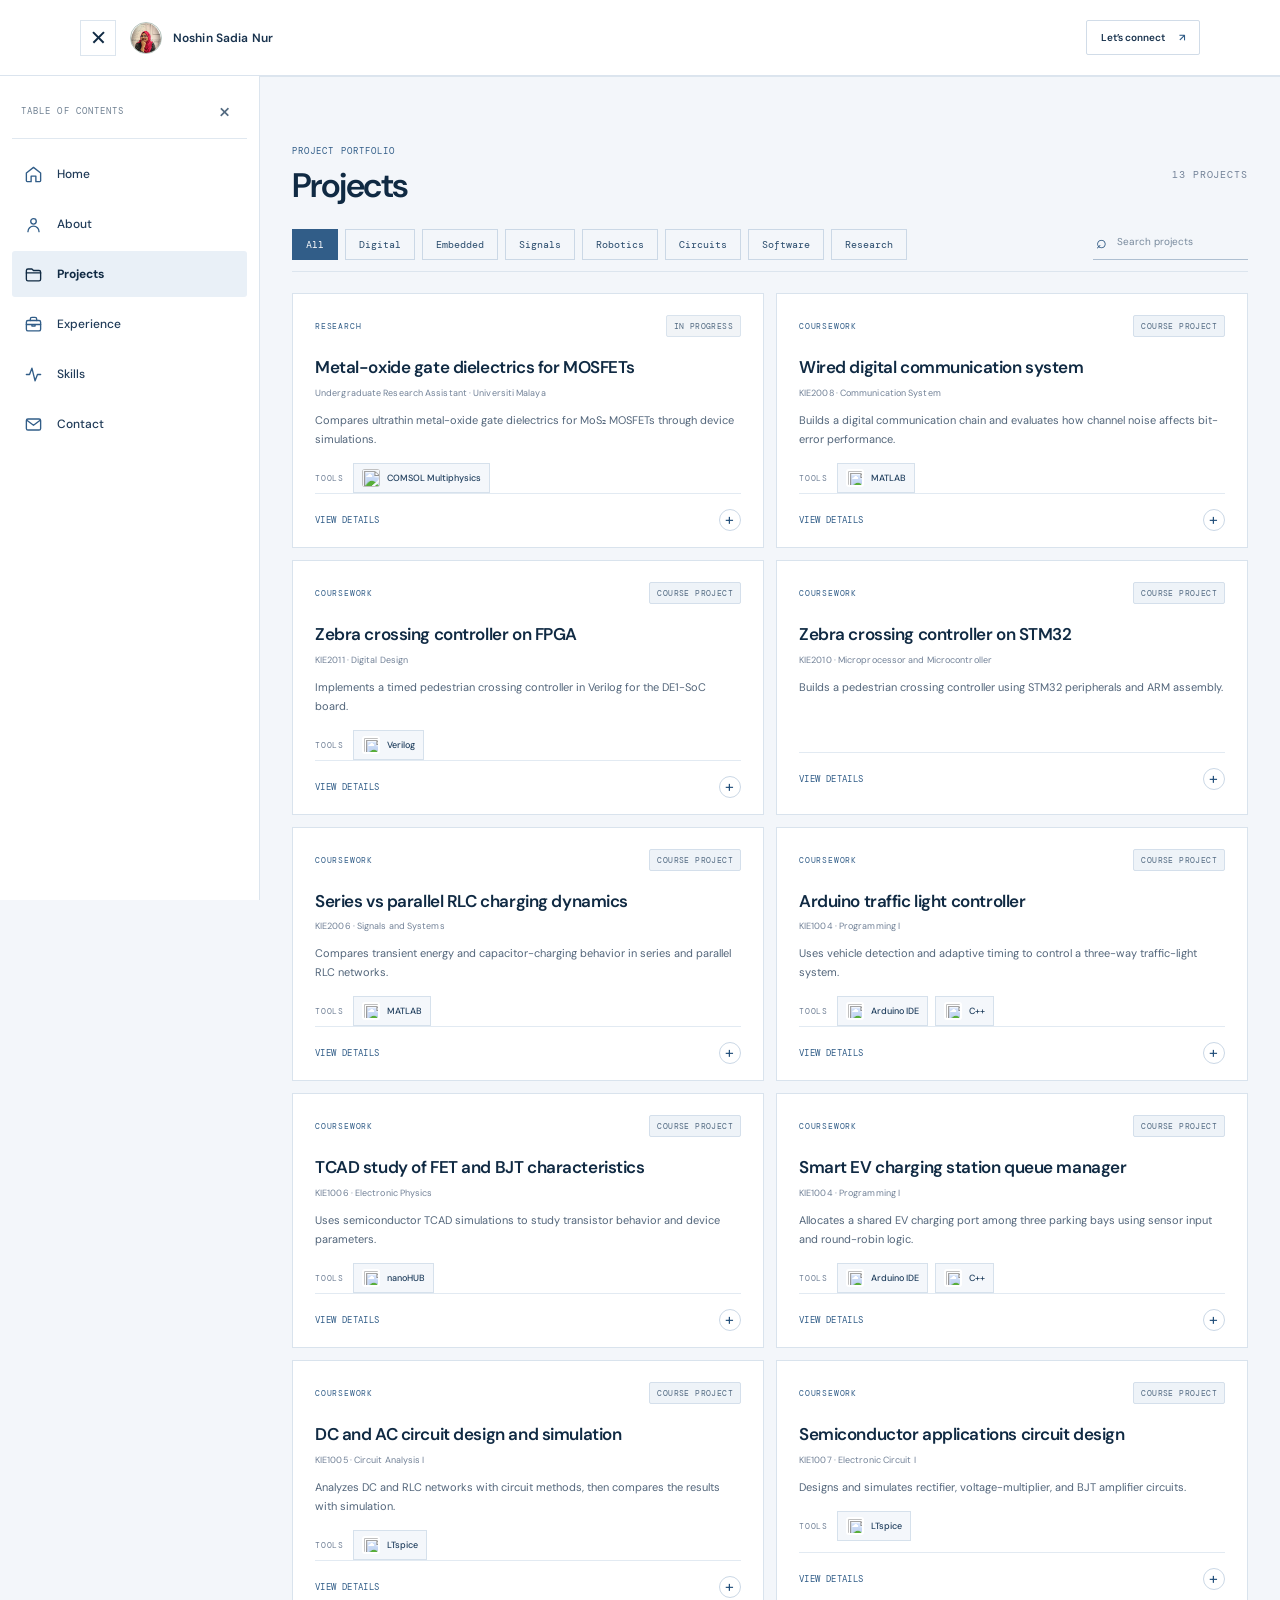
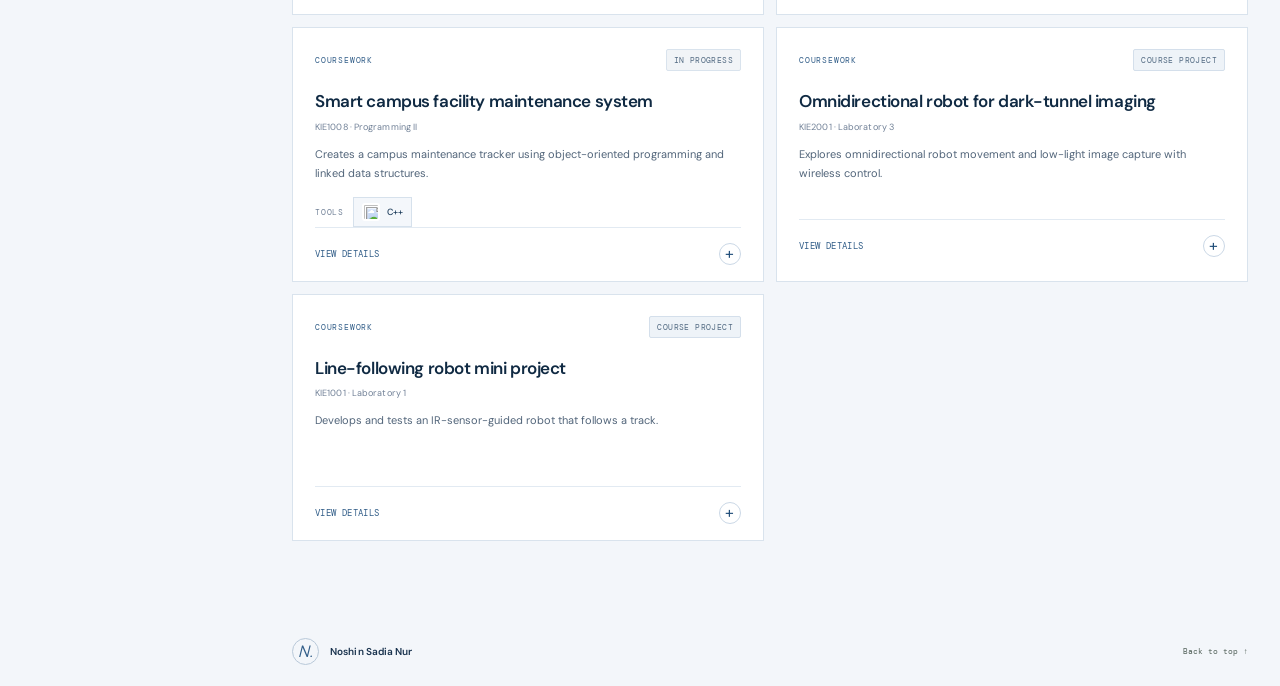
==== commit 1930d68f: "Remove editing note from Projects page" ====
--- a/projects.html
+++ b/projects.html
@@ -1,4 +1,3 @@
-<!doctype html>
 <html lang="en">
 <head>
   <meta charset="utf-8">
@@ -35,10 +34,10 @@
         <div class="toolbar"><div class="filters" role="group" aria-label="Filter projects"><button class="filter active" data-filter="All">All</button><button class="filter" data-filter="Digital">Digital</button><button class="filter" data-filter="Embedded">Embedded</button><button class="filter" data-filter="Signals">Signals</button><button class="filter" data-filter="Robotics">Robotics</button><button class="filter" data-filter="Circuits">Circuits</button><button class="filter" data-filter="Software">Software</button><button class="filter" data-filter="Research">Research</button></div><label class="search"><span>⌕</span><input id="search" type="search" placeholder="Search projects" aria-label="Search projects"></label></div>
         <div class="project-grid" id="project-grid" aria-live="polite"></div>
         <p class="empty" id="empty" hidden>No projects match that search. Try another keyword.</p>
-        <div class="edit-hint"><span class="hint-icon">✳</span><p><strong>This portfolio grows with you.</strong> Add a project, update its status, or replace any text in <code>projects.js</code>. No complicated setup needed.</p><a href="EDITING.md">How to edit <span>↗</span></a></div>
       </div>
     </section></main>
   <footer class="footer wrap"><a class="wordmark" href="index.html"><span class="mark">N.</span><span data-profile="shortName">Noshin Sadia Nur</span></a><a href="#home">Back to top ↑</a></footer>
   <script src="projects.js"></script><script src="app.js"></script>
 </body>
 </html>
+
